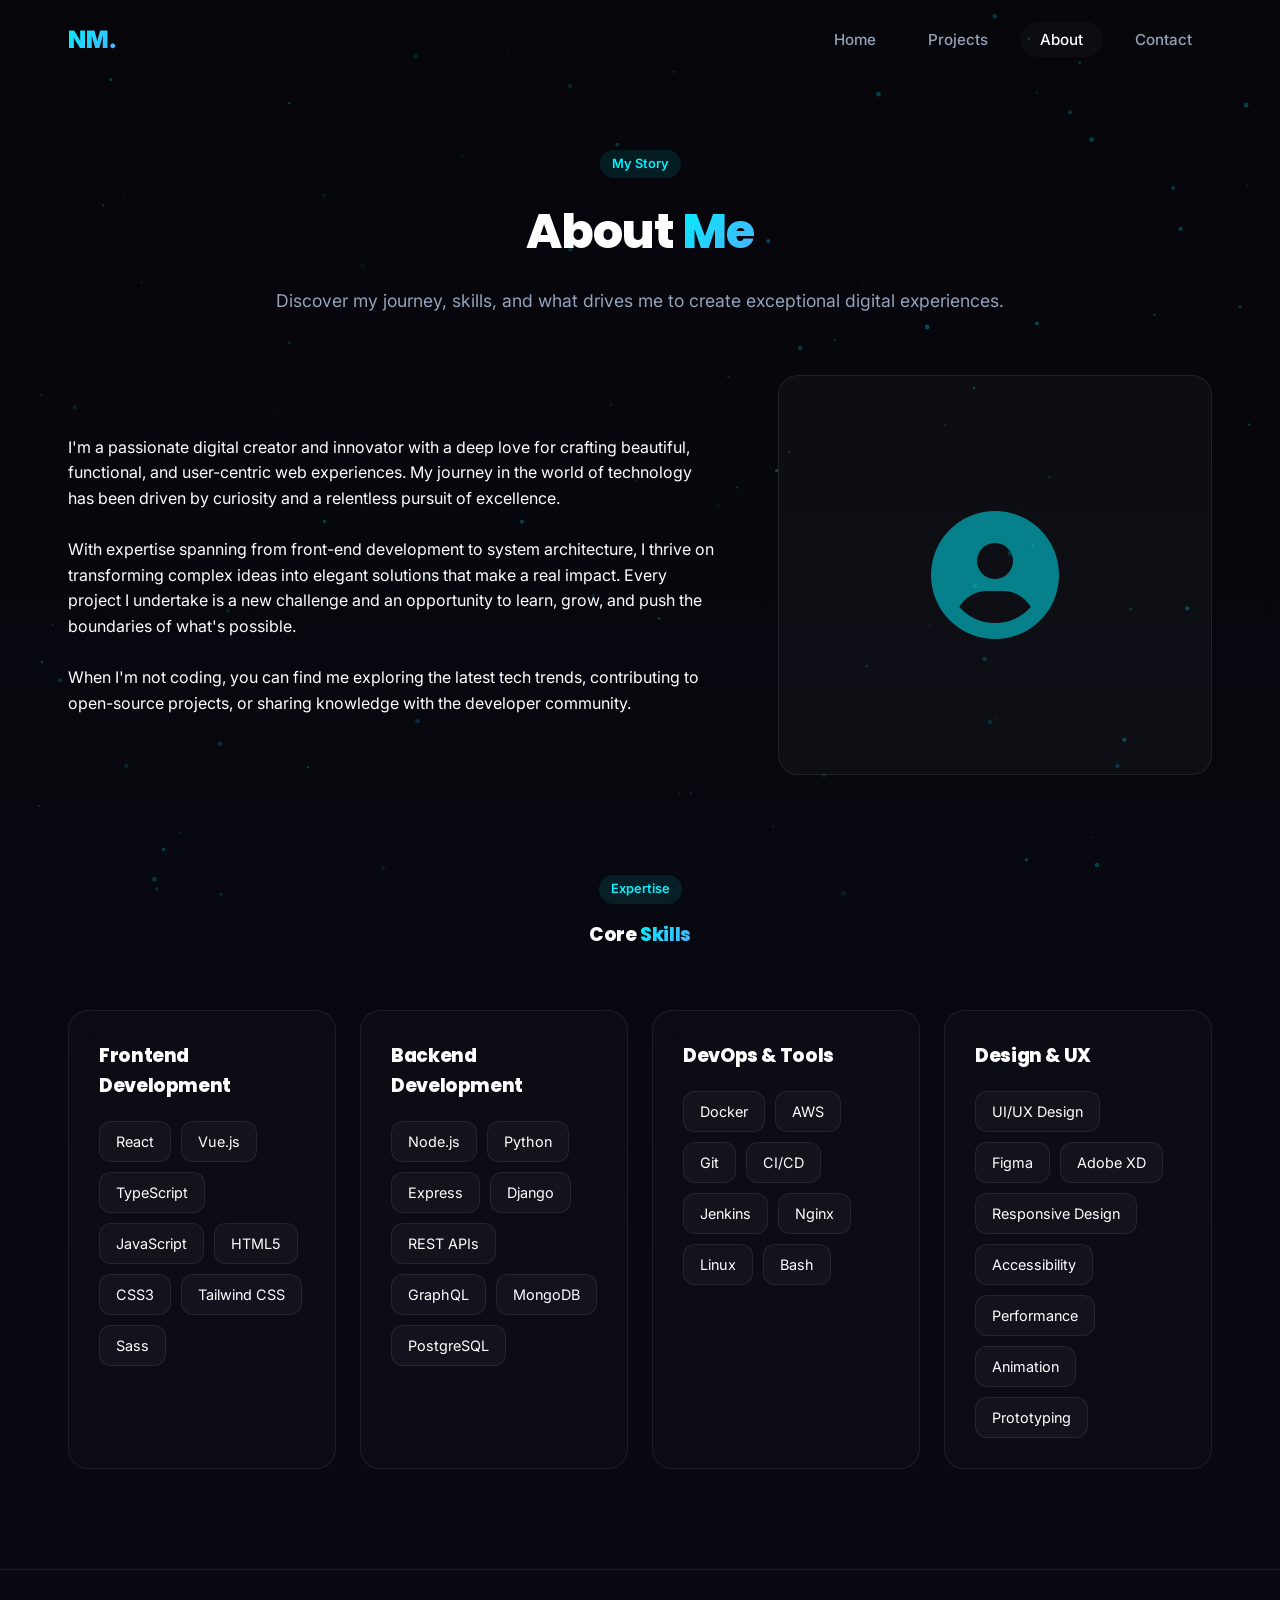
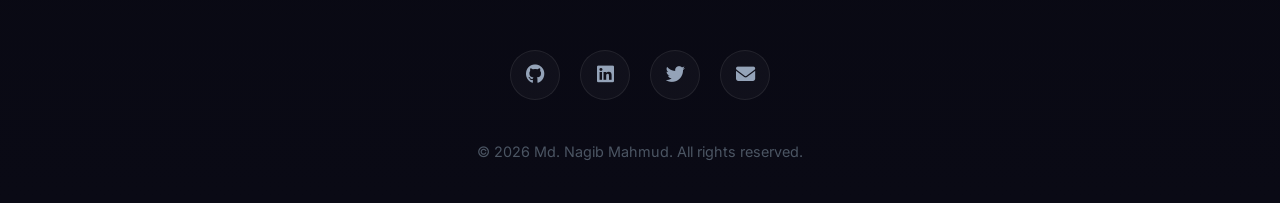
==== about.html @ 79d93745 "Automated commit: Cinematic updates and sync" ====
<!DOCTYPE html>
<html lang="en">
<head>
    <meta charset="UTF-8">
    <meta name="viewport" content="width=device-width, initial-scale=1.0">
    <title>About | Md. Nagib Mahmud</title>
    <link rel="stylesheet" href="styles.css">
    <link href="https://fonts.googleapis.com/css2?family=Inter:wght@300;400;500;600;700;800;900&family=Poppins:wght@400;500;600;700;800;900&display=swap" rel="stylesheet">
    <link rel="stylesheet" href="https://cdnjs.cloudflare.com/ajax/libs/font-awesome/6.4.0/css/all.min.css">
</head>
<body>
    <canvas id="particle-canvas"></canvas>

    <header class="header" id="header">
        <nav class="nav">
            <div class="nav-brand">NM<span>.</span></div>
            <ul class="nav-links">
                <li><a href="index.html">Home</a></li>
                <li><a href="projects.html">Projects</a></li>
                <li><a href="about.html" class="active">About</a></li>
                <li><a href="contact.html">Contact</a></li>
            </ul>
        </nav>
    </header>

    <main class="container" style="padding-top: 150px;">
        <div class="section-header">
            <span class="project-tag" style="margin-bottom: 16px; display: inline-block;">My Story</span>
            <h2>About <span class="text-gradient">Me</span></h2>
            <p>Discover my journey, skills, and what drives me to create exceptional digital experiences.</p>
        </div>

        <div class="hero-grid" style="margin-bottom: 100px;">
            <div class="about-text">
                <p style="font-size: 1.1rem; color: var(--text-secondary);">I'm a passionate digital creator and innovator with a deep love for crafting beautiful, functional, and user-centric web experiences. My journey in the world of technology has been driven by curiosity and a relentless pursuit of excellence.</p>
                <br>
                <p style="font-size: 1.1rem; color: var(--text-secondary);">With expertise spanning from front-end development to system architecture, I thrive on transforming complex ideas into elegant solutions that make a real impact. Every project I undertake is a new challenge and an opportunity to learn, grow, and push the boundaries of what's possible.</p>
            </div>
            <div class="about-image" style="height: 400px; display: flex; align-items: center; justify-content: center; background: var(--surface-color); border: 1px solid var(--glass-border); border-radius: var(--radius-md);">
                <i class="fas fa-user-circle" style="font-size: 8rem; color: var(--cyan); opacity: 0.5;"></i>
            </div>
        </div>

        <div class="section-header">
            <span class="project-tag" style="margin-bottom: 16px; display: inline-block;">Expertise</span>
            <h3>Core <span class="text-gradient">Skills</span></h3>
        </div>

        <div class="skills-grid">
            <!-- Skills categories will be loaded by script.js -->
        </div>
    </main>

    <footer class="footer">
        <div class="container">
            <div class="social-links">
                <a href="https://github.com/nagibmahmud" target="_blank"><i class="fab fa-github"></i></a>
                <a href="https://linkedin.com/in/nagibmahmud" target="_blank"><i class="fab fa-linkedin"></i></a>
                <a href="mailto:nagibmahmud@gmail.com"><i class="fas fa-envelope"></i></a>
            </div>
            <div class="footer-divider"></div>
            <p class="footer-text">&copy; <span id="currentYear"></span> Md. Nagib Mahmud. All rights reserved.</p>
        </div>
    </footer>

    <script src="script.js"></script>
    <script>
        // Particle Background Logic
        const canvas = document.getElementById('particle-canvas');
        const ctx = canvas.getContext('2d');
        let particles = [];
        function resize() { canvas.width = window.innerWidth; canvas.height = window.innerHeight; }
        window.addEventListener('resize', resize);
        resize();
        class Particle {
            constructor() {
                this.x = Math.random() * canvas.width;
                this.y = Math.random() * canvas.height;
                this.size = Math.random() * 2 + 0.5;
                this.speedX = Math.random() * 0.5 - 0.25;
                this.speedY = Math.random() * 0.5 - 0.25;
                this.color = 'rgba(0, 242, 254, ' + (Math.random() * 0.5 + 0.1) + ')';
            }
            update() {
                this.x += this.speedX; this.y += this.speedY;
                if (this.x > canvas.width) this.x = 0; if (this.x < 0) this.x = canvas.width;
                if (this.y > canvas.height) this.y = 0; if (this.y < 0) this.y = canvas.height;
            }
            draw() {
                ctx.fillStyle = this.color; ctx.beginPath();
                ctx.arc(this.x, this.y, this.size, 0, Math.PI * 2); ctx.fill();
            }
        }
        for (let i = 0; i < 100; i++) particles.push(new Particle());
        function animate() {
            ctx.clearRect(0, 0, canvas.width, canvas.height);
            particles.forEach(p => { p.update(); p.draw(); });
            requestAnimationFrame(animate);
        }
        animate();
        
        window.addEventListener('scroll', () => {
            const header = document.getElementById('header');
            if (window.scrollY > 50) header.classList.add('scrolled');
            else header.classList.remove('scrolled');
        });
    </script>
</body>
</html>
---- styles.css ----
/* 
=========================================
Premium Cinematic Portfolio Design System
=========================================
*/

@import url('https://fonts.googleapis.com/css2?family=Inter:wght@300;400;500;600;700;800;900&family=Poppins:wght@400;500;600;700;800;900&display=swap');

:root {
    --font-primary: 'Inter', sans-serif;
    --font-heading: 'Poppins', sans-serif;

    /* Color System - Midnight Obsidian */
    --bg-color: #05050a;
    --surface-color: rgba(255, 255, 255, 0.03);
    --surface-hover: rgba(255, 255, 255, 0.07);
    
    --text-primary: #ffffff;
    --text-secondary: #94a3b8;
    --text-tertiary: #4b5563;

    /* Accents */
    --cyan: #00f2fe;
    --blue: #4facfe;
    --purple: #a855f7;
    --pink: #ec4899;
    --amber: #f59e0b;
    
    /* Gradients */
    --grad-primary: linear-gradient(135deg, var(--cyan) 0%, var(--blue) 100%);
    --grad-purple: linear-gradient(135deg, var(--purple) 0%, var(--pink) 100%);
    --grad-dark: linear-gradient(180deg, #05050a 0%, #0a0a15 100%);

    /* Glass Effects */
    --glass-bg: rgba(15, 15, 25, 0.6);
    --glass-border: rgba(255, 255, 255, 0.08);
    --glass-blur: blur(16px);
    
    /* Shadows & Glows */
    --shadow-lg: 0 20px 50px rgba(0, 0, 0, 0.6);
    --glow-cyan: 0 0 30px rgba(0, 242, 254, 0.3);
    --glow-purple: 0 0 30px rgba(168, 85, 247, 0.3);

    /* Spacing & Radius */
    --radius-sm: 12px;
    --radius-md: 20px;
    --radius-lg: 32px;
    --radius-full: 999px;
}

/* ===== RESET & BASE ===== */
*, *::before, *::after {
    margin: 0;
    padding: 0;
    box-sizing: border-box;
}

html {
    scroll-behavior: smooth;
}

body {
    font-family: var(--font-primary);
    background-color: var(--bg-color);
    background-image: var(--grad-dark);
    color: var(--text-primary);
    line-height: 1.6;
    overflow-x: hidden;
    -webkit-font-smoothing: antialiased;
}

#particle-canvas {
    position: fixed;
    inset: 0;
    z-index: 0;
    pointer-events: none;
    opacity: 0.5;
}

.container {
    max-width: 1200px;
    margin: 0 auto;
    padding: 0 28px;
    position: relative;
    z-index: 1;
}

a { text-decoration: none; color: inherit; transition: all 0.3s ease; }
ul { list-style: none; }
img { max-width: 100%; border-radius: var(--radius-sm); }

/* ===== TYPOGRAPHY ===== */
h1, h2, h3, h4 {
    font-family: var(--font-heading);
    font-weight: 800;
    letter-spacing: -0.02em;
}

.text-gradient {
    background: var(--grad-primary);
    -webkit-background-clip: text;
    -webkit-text-fill-color: transparent;
    background-clip: text;
}

/* ===== HEADER & NAV ===== */
.header {
    position: fixed;
    top: 0;
    left: 0;
    right: 0;
    height: 80px;
    z-index: 1000;
    display: flex;
    align-items: center;
    transition: all 0.4s ease;
}

.header.scrolled {
    background: rgba(5, 5, 10, 0.8);
    backdrop-filter: var(--glass-blur);
    border-bottom: 1px solid var(--glass-border);
    height: 70px;
}

.nav {
    display: flex;
    justify-content: space-between;
    align-items: center;
    width: 100%;
    max-width: 1200px;
    margin: 0 auto;
    padding: 0 28px;
}

.nav-brand {
    font-size: 1.5rem;
    font-weight: 900;
    background: var(--grad-primary);
    -webkit-background-clip: text;
    -webkit-text-fill-color: transparent;
}

.nav-links {
    display: flex;
    gap: 12px;
}

.nav-links a {
    font-size: 0.95rem;
    font-weight: 500;
    color: var(--text-secondary);
    padding: 8px 20px;
    border-radius: var(--radius-full);
}

.nav-links a:hover, .nav-links a.active {
    color: var(--text-primary);
    background: var(--surface-color);
}

/* ===== HERO SECTION ===== */
.hero {
    min-height: 100vh;
    display: flex;
    align-items: center;
    padding-top: 100px;
    position: relative;
    z-index: 1;
}

.hero-grid {
    display: grid;
    grid-template-columns: 1.2fr 0.8fr;
    gap: 60px;
    align-items: center;
}

.hero-content {
    animation: fadeInSlideUp 1s ease forwards;
}

@keyframes fadeInSlideUp {
    from { opacity: 0; transform: translateY(40px); }
    to { opacity: 1; transform: translateY(0); }
}

.hero-avatar {
    width: 120px;
    height: 120px;
    background: var(--grad-primary);
    border-radius: 50%;
    display: flex;
    align-items: center;
    justify-content: center;
    font-size: 3.5rem;
    margin-bottom: 30px;
    box-shadow: var(--glow-cyan);
    border: 3px solid rgba(255, 255, 255, 0.2);
    animation: float 4s ease-in-out infinite;
}

@keyframes float {
    0%, 100% { transform: translateY(0); }
    50% { transform: translateY(-15px); }
}

.hero h1 {
    font-size: 4.5rem;
    line-height: 1.1;
    margin-bottom: 24px;
}

.hero-subtitle {
    font-size: 1.25rem;
    color: var(--text-secondary);
    max-width: 600px;
    margin-bottom: 40px;
}

.hero-buttons {
    display: flex;
    gap: 20px;
}

/* ===== BUTTONS ===== */
.btn-primary {
    display: inline-flex;
    align-items: center;
    gap: 10px;
    padding: 16px 36px;
    background: var(--grad-primary);
    color: #000;
    font-weight: 700;
    border-radius: var(--radius-full);
    box-shadow: var(--glow-cyan);
    transition: all 0.3s ease;
}

.btn-primary:hover {
    transform: translateY(-3px);
    box-shadow: 0 10px 30px rgba(0, 242, 254, 0.5);
}

.btn-secondary {
    display: inline-flex;
    align-items: center;
    gap: 10px;
    padding: 16px 36px;
    background: var(--surface-color);
    border: 1px solid var(--glass-border);
    color: var(--text-primary);
    font-weight: 600;
    border-radius: var(--radius-full);
}

.btn-secondary:hover {
    background: var(--surface-hover);
    border-color: var(--cyan);
}

/* ===== PROJECT CARDS ===== */
.section-header {
    text-align: center;
    margin-bottom: 60px;
}

.section-header h2 {
    font-size: 3rem;
    margin-bottom: 16px;
}

.section-header p {
    color: var(--text-secondary);
    font-size: 1.1rem;
}

.projects-grid {
    display: grid;
    grid-template-columns: repeat(auto-fit, minmax(350px, 1fr));
    gap: 30px;
}

.project-card {
    background: var(--glass-bg);
    backdrop-filter: var(--glass-blur);
    border: 1px solid var(--glass-border);
    border-radius: var(--radius-md);
    overflow: hidden;
    transition: all 0.4s ease;
}

.project-card:hover {
    transform: translateY(-10px);
    border-color: var(--cyan);
    box-shadow: var(--shadow-lg);
}

.project-image-wrapper {
    height: 240px;
    overflow: hidden;
    position: relative;
}

.project-image {
    width: 100%;
    height: 100%;
    object-fit: cover;
    transition: transform 0.6s ease;
}

.project-card:hover .project-image {
    transform: scale(1.1);
}

.project-overlay {
    position: absolute;
    inset: 0;
    background: rgba(0, 0, 0, 0.7);
    display: flex;
    align-items: center;
    justify-content: center;
    gap: 15px;
    opacity: 0;
    transition: opacity 0.3s ease;
}

.project-card:hover .project-overlay {
    opacity: 1;
}

.project-content {
    padding: 24px;
}

.project-tags {
    display: flex;
    gap: 8px;
    flex-wrap: wrap;
    margin-top: 16px;
}

.project-tag {
    font-size: 0.8rem;
    font-weight: 600;
    color: var(--cyan);
    background: rgba(0, 242, 254, 0.1);
    padding: 4px 12px;
    border-radius: var(--radius-full);
}

/* ===== SKILLS SECTION ===== */
.skills-grid {
    display: grid;
    grid-template-columns: repeat(auto-fit, minmax(250px, 1fr));
    gap: 24px;
}

.skill-category {
    background: var(--glass-bg);
    backdrop-filter: var(--glass-blur);
    border: 1px solid var(--glass-border);
    padding: 30px;
    border-radius: var(--radius-md);
}

.skill-list {
    display: flex;
    flex-wrap: wrap;
    gap: 10px;
    margin-top: 20px;
}

.skill-tag {
    background: var(--surface-color);
    border: 1px solid var(--glass-border);
    padding: 8px 16px;
    border-radius: var(--radius-sm);
    font-size: 0.9rem;
    transition: all 0.3s ease;
}

.skill-tag:hover {
    border-color: var(--cyan);
    color: var(--cyan);
}

/* ===== FOOTER ===== */
.footer {
    padding: 80px 0 40px;
    border-top: 1px solid var(--glass-border);
    margin-top: 100px;
    text-align: center;
}

.social-links {
    display: flex;
    justify-content: center;
    gap: 20px;
    margin-bottom: 40px;
}

.social-links a {
    width: 50px;
    height: 50px;
    background: var(--surface-color);
    border: 1px solid var(--glass-border);
    border-radius: 50%;
    display: flex;
    align-items: center;
    justify-content: center;
    font-size: 1.2rem;
    color: var(--text-secondary);
}

.social-links a:hover {
    color: var(--cyan);
    border-color: var(--cyan);
    transform: translateY(-5px);
}

.footer-text {
    color: var(--text-tertiary);
    font-size: 0.9rem;
}

/* ===== RESPONSIVE ===== */
@media (max-width: 968px) {
    .hero-grid { grid-template-columns: 1fr; text-align: center; }
    .hero-avatar { margin: 0 auto 30px; }
    .hero h1 { font-size: 3.5rem; }
    .hero-buttons { justify-content: center; }
    .hero-subtitle { margin: 0 auto 40px; }
}

@media (max-width: 768px) {
    h1 { font-size: 2.8rem !important; }
    .nav-links { display: none; }
}
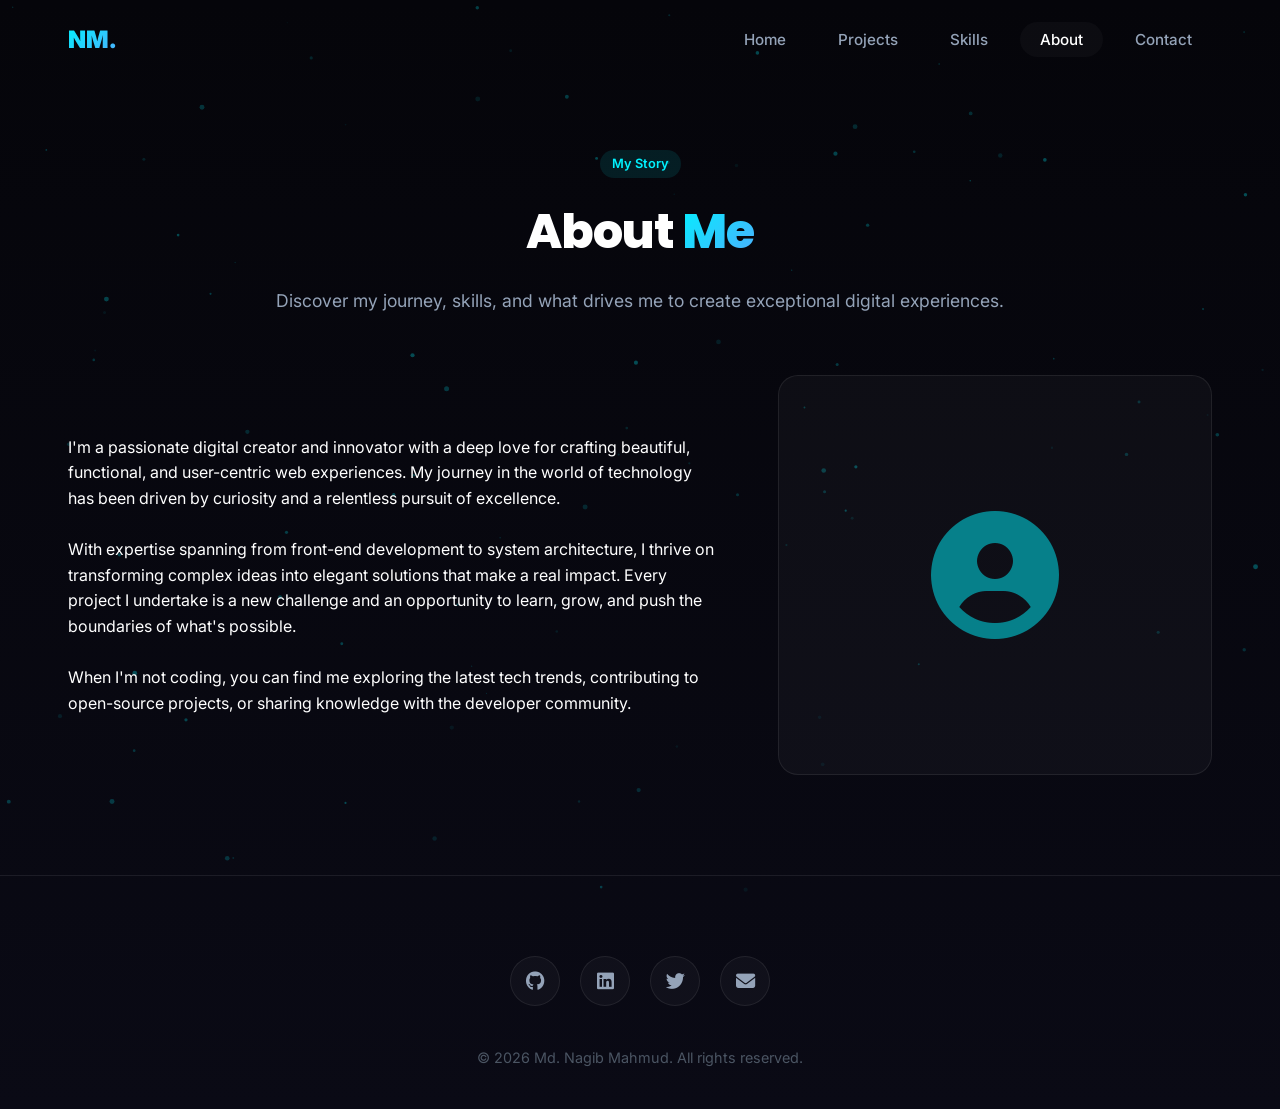
==== commit 33d2ec35: "Initial commit" ====
--- a/about.html
+++ b/about.html
@@ -17,6 +17,7 @@
             <ul class="nav-links">
                 <li><a href="index.html">Home</a></li>
                 <li><a href="projects.html">Projects</a></li>
+                <li><a href="skills.html">Skills</a></li>
                 <li><a href="about.html" class="active">About</a></li>
                 <li><a href="contact.html">Contact</a></li>
             </ul>
@@ -41,14 +42,7 @@
             </div>
         </div>
 
-        <div class="section-header">
-            <span class="project-tag" style="margin-bottom: 16px; display: inline-block;">Expertise</span>
-            <h3>Core <span class="text-gradient">Skills</span></h3>
-        </div>
 
-        <div class="skills-grid">
-            <!-- Skills categories will be loaded by script.js -->
-        </div>
     </main>
 
     <footer class="footer">
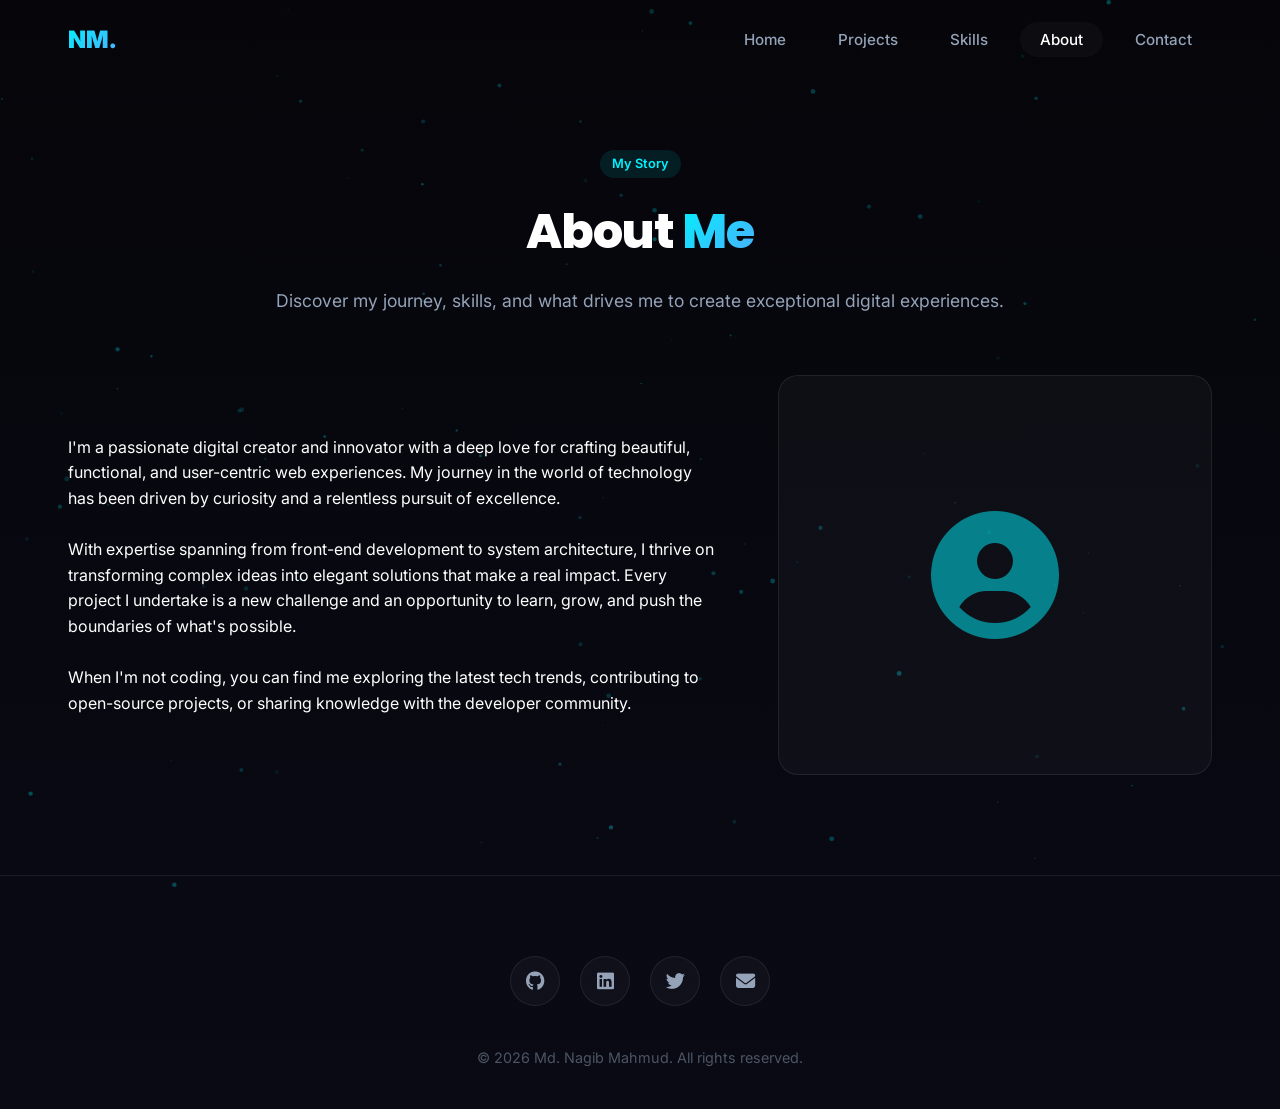
==== commit 19b16ecf: "Add WhatsApp and Telegram contact links" ====
--- a/about.html
+++ b/about.html
@@ -50,6 +50,8 @@
             <div class="social-links">
                 <a href="https://github.com/nagibmahmud" target="_blank"><i class="fab fa-github"></i></a>
                 <a href="https://linkedin.com/in/nagibmahmud" target="_blank"><i class="fab fa-linkedin"></i></a>
+                <a href="https://wa.me/8801234567890" target="_blank"><i class="fab fa-whatsapp"></i></a>
+                <a href="https://t.me/nagibmahmud" target="_blank"><i class="fab fa-telegram"></i></a>
                 <a href="mailto:nagibmahmud@gmail.com"><i class="fas fa-envelope"></i></a>
             </div>
             <div class="footer-divider"></div>
